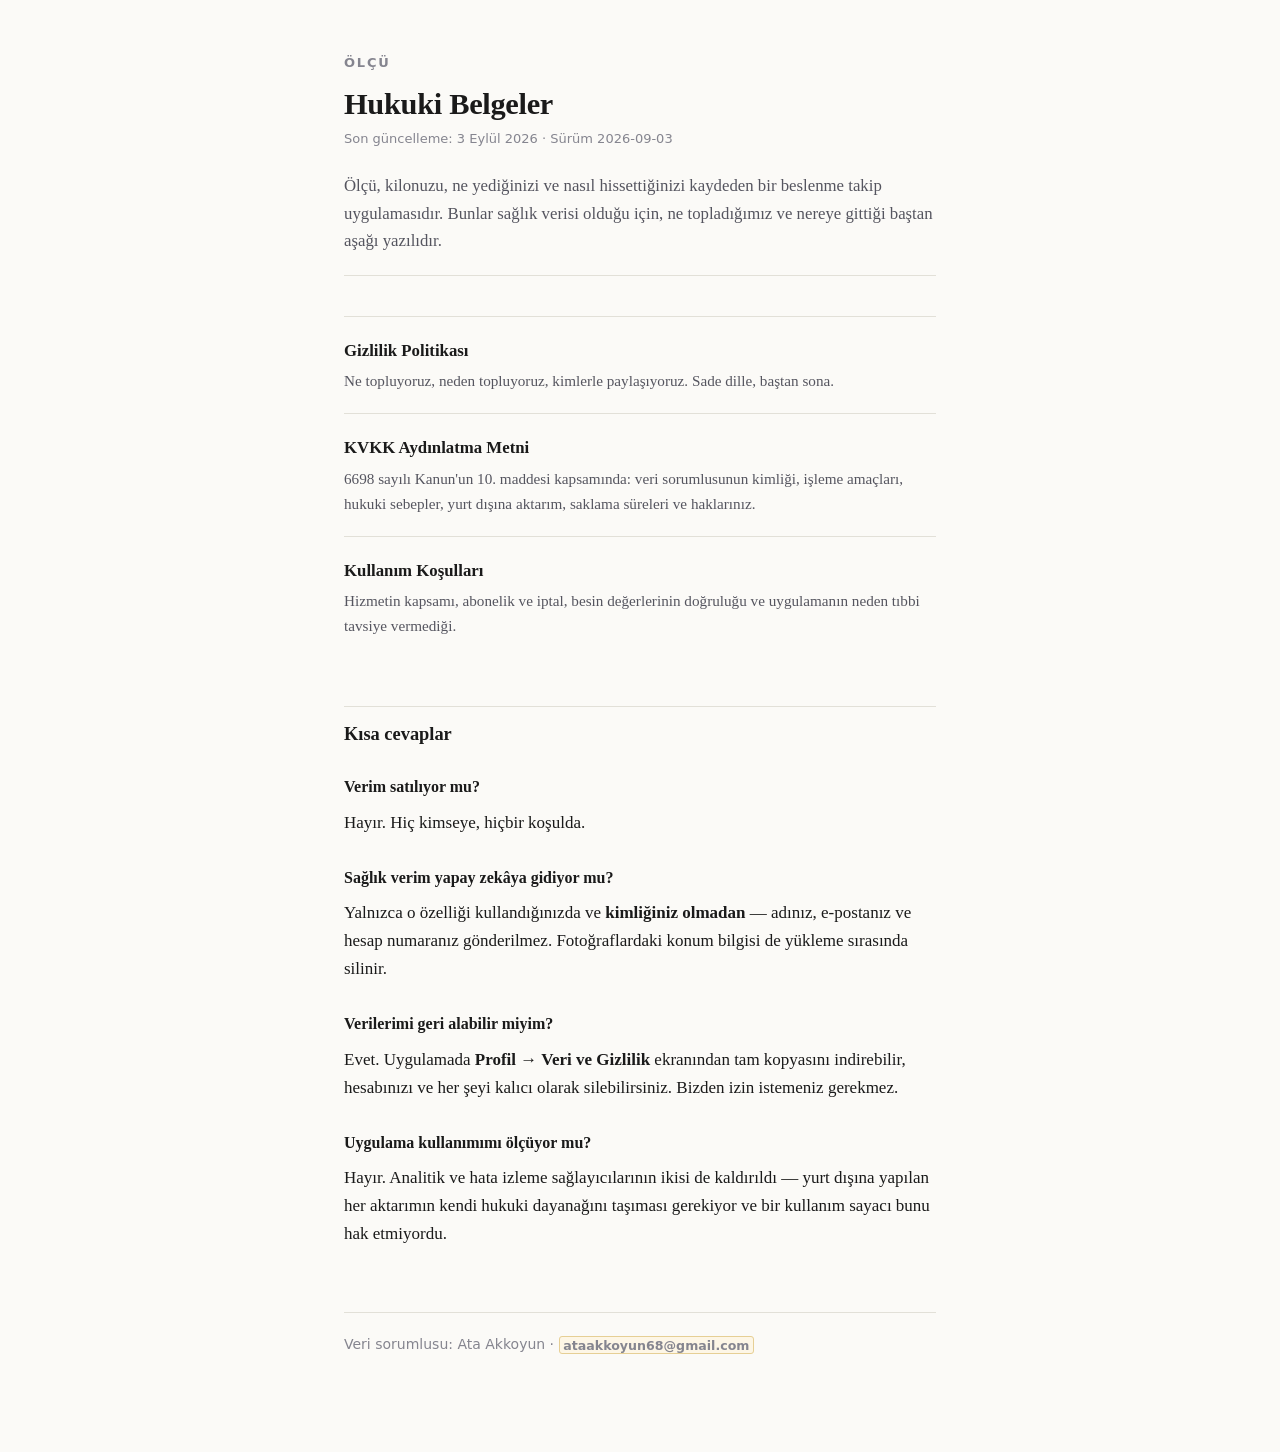
==== index.html @ c6ff5acc "Hukuki belgeler: gizlilik politikası, kullanım koşulları, KVKK aydınlatma metni" ====
<!doctype html>
<html lang="tr">
<head>
<meta charset="utf-8">
<meta name="viewport" content="width=device-width, initial-scale=1">
<title>Hukuki Belgeler — Ölçü</title>
<link rel="stylesheet" href="style.css">
</head>
<body>
<div class="wrap">

<header class="mast">
  <a class="home">Ölçü</a>
  <h1>Hukuki Belgeler</h1>
  <p class="dates">Son güncelleme: 3 Eylül 2026 · Sürüm 2026-09-03</p>
  <p class="lede">
    Ölçü, kilonuzu, ne yediğinizi ve nasıl hissettiğinizi kaydeden bir beslenme takip
    uygulamasıdır. Bunlar sağlık verisi olduğu için, ne topladığımız ve nereye gittiği
    baştan aşağı yazılıdır.
  </p>
</header>

<ul class="docs">
  <li>
    <a href="gizlilik-politikasi.html">
      <span class="t">Gizlilik Politikası</span>
      <span class="d">
        Ne topluyoruz, neden topluyoruz, kimlerle paylaşıyoruz. Sade dille, baştan sona.
      </span>
    </a>
  </li>
  <li>
    <a href="aydinlatma-metni.html">
      <span class="t">KVKK Aydınlatma Metni</span>
      <span class="d">
        6698 sayılı Kanun'un 10. maddesi kapsamında: veri sorumlusunun kimliği, işleme
        amaçları, hukuki sebepler, yurt dışına aktarım, saklama süreleri ve haklarınız.
      </span>
    </a>
  </li>
  <li>
    <a href="kullanim-kosullari.html">
      <span class="t">Kullanım Koşulları</span>
      <span class="d">
        Hizmetin kapsamı, abonelik ve iptal, besin değerlerinin doğruluğu ve uygulamanın
        neden tıbbi tavsiye vermediği.
      </span>
    </a>
  </li>
</ul>

<h2>Kısa cevaplar</h2>

<h3>Verim satılıyor mu?</h3>
<p>Hayır. Hiç kimseye, hiçbir koşulda.</p>

<h3>Sağlık verim yapay zekâya gidiyor mu?</h3>
<p>
  Yalnızca o özelliği kullandığınızda ve <strong>kimliğiniz olmadan</strong> — adınız,
  e-postanız ve hesap numaranız gönderilmez. Fotoğraflardaki konum bilgisi de yükleme
  sırasında silinir.
</p>

<h3>Verilerimi geri alabilir miyim?</h3>
<p>
  Evet. Uygulamada <strong>Profil → Veri ve Gizlilik</strong> ekranından tam kopyasını
  indirebilir, hesabınızı ve her şeyi kalıcı olarak silebilirsiniz. Bizden izin istemeniz
  gerekmez.
</p>

<h3>Uygulama kullanımımı ölçüyor mu?</h3>
<p>
  Hayır. Analitik ve hata izleme sağlayıcılarının ikisi de kaldırıldı — yurt dışına yapılan
  her aktarımın kendi hukuki dayanağını taşıması gerekiyor ve bir kullanım sayacı bunu hak
  etmiyordu.
</p>

<footer>
  Veri sorumlusu: Ata Akkoyun · <span class="fill">ataakkoyun68@gmail.com</span>
</footer>

</div>
</body>
</html>
---- style.css ----
/* Type for reading, not for looking at.
 *
 * These four pages are the only part of Ölçü a regulator, a store reviewer or a suspicious
 * user will read end to end, and all three are looking for something specific. So the design
 * does one job: make a long document navigable and make every sentence easy to quote. No hero,
 * no colour accents doing decorative work, one measure, generous leading, and headings that
 * carry their own numbering so a clause can be cited by name.
 */

:root {
  --ink: #1a1a1a;
  --ink-soft: #55555f;
  --ink-faint: #85858f;
  --ground: #fbfaf7;
  --rule: #e2e0d8;
  --mark: #2f6f4f; /* Used only for links and the active nav item. */
  --flag-ground: #fdf6e6;
  --flag-rule: #e6cf95;
  color-scheme: light;
}

* {
  box-sizing: border-box;
}

html {
  -webkit-text-size-adjust: 100%;
}

body {
  margin: 0;
  background: var(--ground);
  color: var(--ink);
  font: 400 17px/1.65 ui-serif, Georgia, 'Times New Roman', serif;
}

.wrap {
  max-width: 40rem;
  margin: 0 auto;
  padding: 3rem 1.5rem 6rem;
}

/* Masthead ------------------------------------------------------------------ */

.mast {
  border-bottom: 1px solid var(--rule);
  padding-bottom: 1.25rem;
  margin-bottom: 2.5rem;
}

.mast a.home {
  font: 600 13px/1 ui-sans-serif, system-ui, sans-serif;
  letter-spacing: 0.14em;
  text-transform: uppercase;
  color: var(--ink-faint);
  text-decoration: none;
}

.mast a.home:hover {
  color: var(--mark);
}

h1 {
  font-size: 1.9rem;
  line-height: 1.2;
  font-weight: 600;
  margin: 0.6rem 0 0.4rem;
  letter-spacing: -0.01em;
}

.dates {
  font: 400 13px/1.5 ui-sans-serif, system-ui, sans-serif;
  color: var(--ink-faint);
  margin: 0;
}

.lede {
  font-size: 1.05rem;
  color: var(--ink-soft);
  margin: 1.5rem 0 0;
}

/* Body --------------------------------------------------------------------- */

h2 {
  font-size: 1.15rem;
  font-weight: 600;
  line-height: 1.35;
  margin: 3rem 0 0.75rem;
  padding-top: 0.9rem;
  border-top: 1px solid var(--rule);
}

h3 {
  font-size: 1rem;
  font-weight: 600;
  margin: 1.75rem 0 0.5rem;
}

p,
li {
  margin: 0 0 0.9rem;
}

ul,
ol {
  padding-left: 1.4rem;
}

li {
  margin-bottom: 0.5rem;
}

a {
  color: var(--mark);
  text-decoration-thickness: 1px;
  text-underline-offset: 2px;
}

strong {
  font-weight: 600;
}

/* A term being defined, not a term being emphasised. */
dfn {
  font-style: normal;
  font-weight: 600;
}

/* Tables ------------------------------------------------------------------- */

.tablewrap {
  overflow-x: auto;
  margin: 1.25rem 0 1.5rem;
}

table {
  border-collapse: collapse;
  width: 100%;
  min-width: 30rem;
  font: 400 15px/1.5 ui-sans-serif, system-ui, sans-serif;
}

th,
td {
  text-align: left;
  vertical-align: top;
  padding: 0.6rem 0.75rem 0.6rem 0;
  border-bottom: 1px solid var(--rule);
}

th {
  font-weight: 600;
  font-size: 13px;
  letter-spacing: 0.04em;
  text-transform: uppercase;
  color: var(--ink-faint);
  border-bottom-color: var(--ink);
}

/* A blank a human must fill in before publishing. Deliberately loud. */
.fill {
  background: var(--flag-ground);
  border: 1px solid var(--flag-rule);
  border-radius: 3px;
  padding: 0.05em 0.3em;
  font: 600 0.9em/1 ui-sans-serif, system-ui, sans-serif;
  white-space: nowrap;
}

/* Contact block, and any short block of facts that should not read as prose. */
.facts {
  list-style: none;
  padding: 0;
  margin: 1rem 0 1.5rem;
  font: 400 15px/1.7 ui-sans-serif, system-ui, sans-serif;
}

.facts li {
  margin: 0;
}

.facts .k {
  color: var(--ink-faint);
  display: inline-block;
  min-width: 7.5rem;
}

/* Index page cards --------------------------------------------------------- */

.docs {
  list-style: none;
  padding: 0;
  margin: 2rem 0 0;
}

.docs li {
  border-top: 1px solid var(--rule);
  margin: 0;
}

.docs a {
  display: block;
  padding: 1.25rem 0;
  text-decoration: none;
  color: inherit;
}

.docs a:hover .t {
  color: var(--mark);
}

.docs .t {
  font-weight: 600;
  font-size: 1.05rem;
}

.docs .d {
  display: block;
  color: var(--ink-soft);
  font-size: 0.95rem;
  margin-top: 0.2rem;
}

footer {
  margin-top: 4rem;
  padding-top: 1.25rem;
  border-top: 1px solid var(--rule);
  font: 400 14px/1.6 ui-sans-serif, system-ui, sans-serif;
  color: var(--ink-faint);
}

footer a {
  color: var(--ink-soft);
}
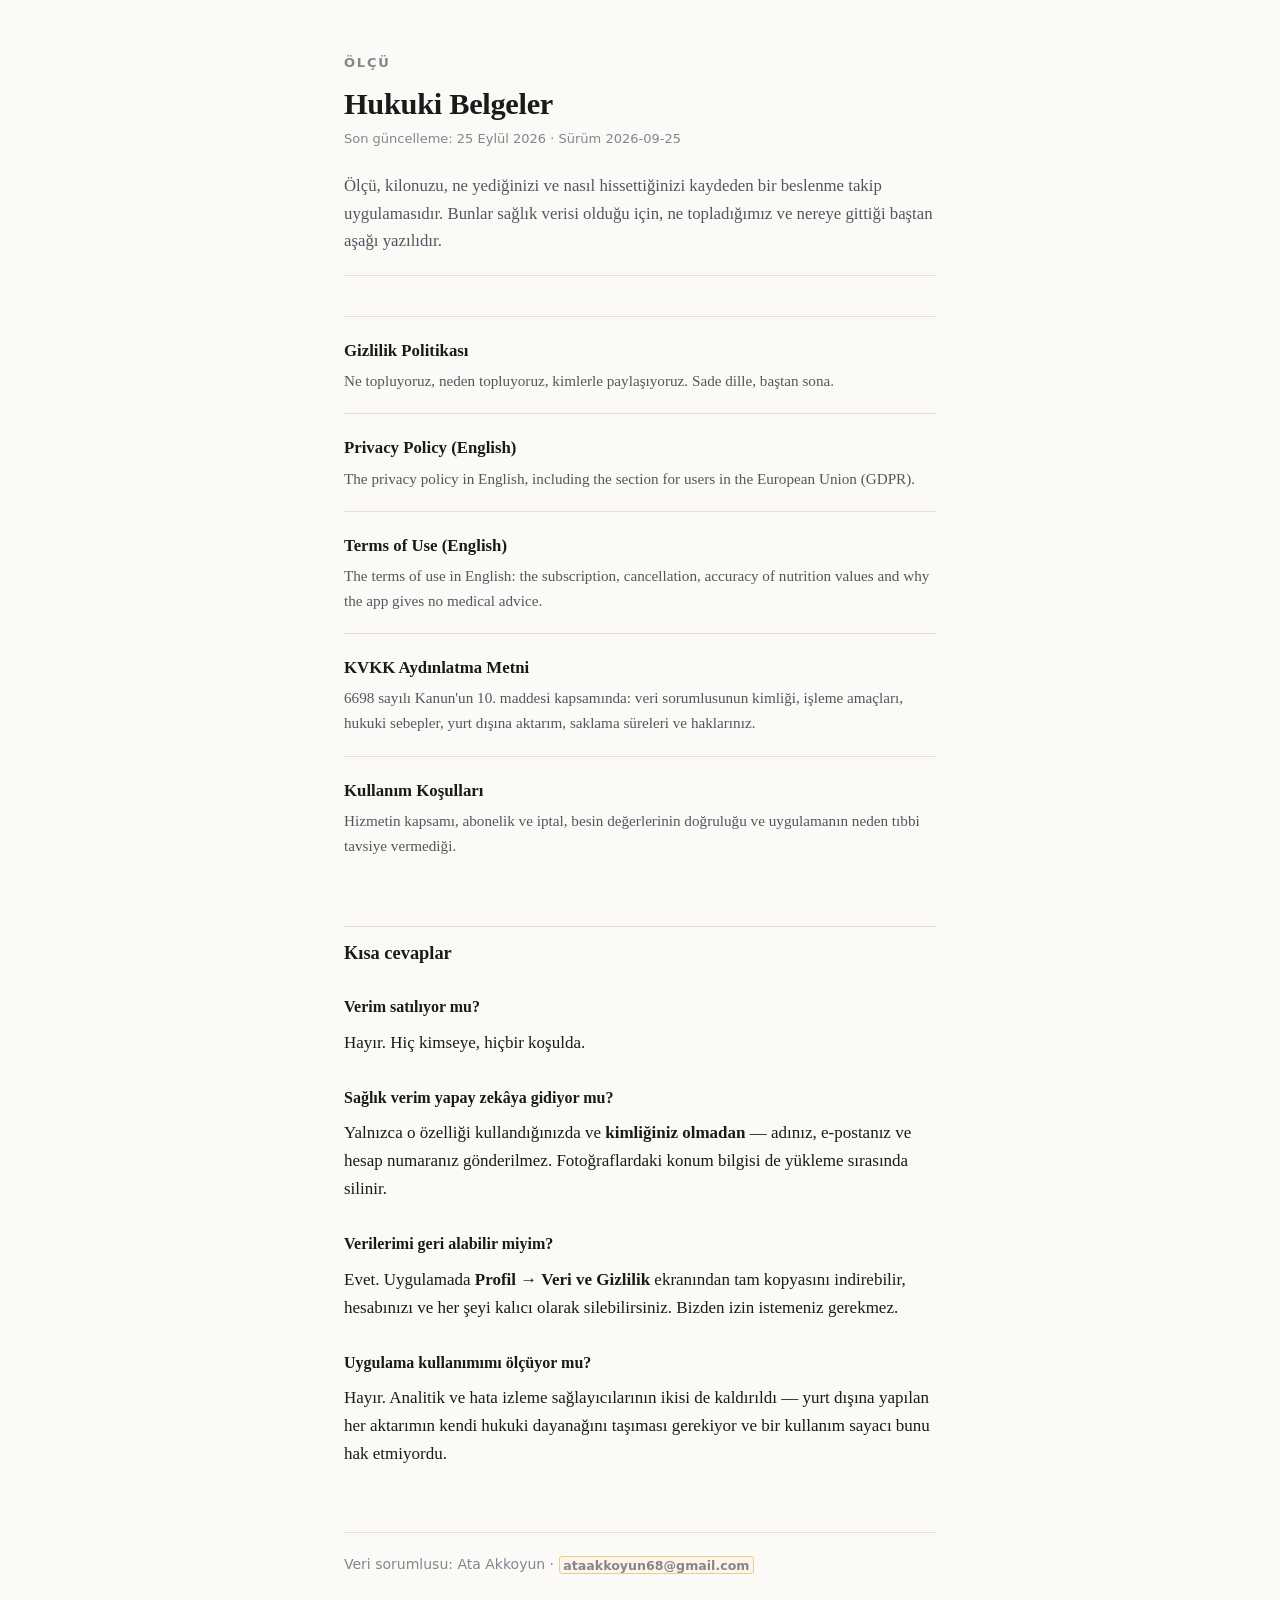
==== commit 9a57c32f: "Sürüm 2026-09-25: kullanım istatistikleri, AB (GDPR) bölümü, İngilizce sayfalar Gizlilik Politikası " ====
--- a/index.html
+++ b/index.html
@@ -12,7 +12,7 @@
 <header class="mast">
   <a class="home">Ölçü</a>
   <h1>Hukuki Belgeler</h1>
-  <p class="dates">Son güncelleme: 3 Eylül 2026 · Sürüm 2026-09-03</p>
+  <p class="dates">Son güncelleme: 25 Eylül 2026 · Sürüm 2026-09-25</p>
   <p class="lede">
     Ölçü, kilonuzu, ne yediğinizi ve nasıl hissettiğinizi kaydeden bir beslenme takip
     uygulamasıdır. Bunlar sağlık verisi olduğu için, ne topladığımız ve nereye gittiği
@@ -26,6 +26,24 @@
       <span class="t">Gizlilik Politikası</span>
       <span class="d">
         Ne topluyoruz, neden topluyoruz, kimlerle paylaşıyoruz. Sade dille, baştan sona.
+      </span>
+    </a>
+  </li>
+  <li>
+    <a href="privacy-policy.html">
+      <span class="t">Privacy Policy (English)</span>
+      <span class="d">
+        The privacy policy in English, including the section for users in the European Union
+        (GDPR).
+      </span>
+    </a>
+  </li>
+  <li>
+    <a href="terms-of-use.html">
+      <span class="t">Terms of Use (English)</span>
+      <span class="d">
+        The terms of use in English: the subscription, cancellation, accuracy of nutrition
+        values and why the app gives no medical advice.
       </span>
     </a>
   </li>
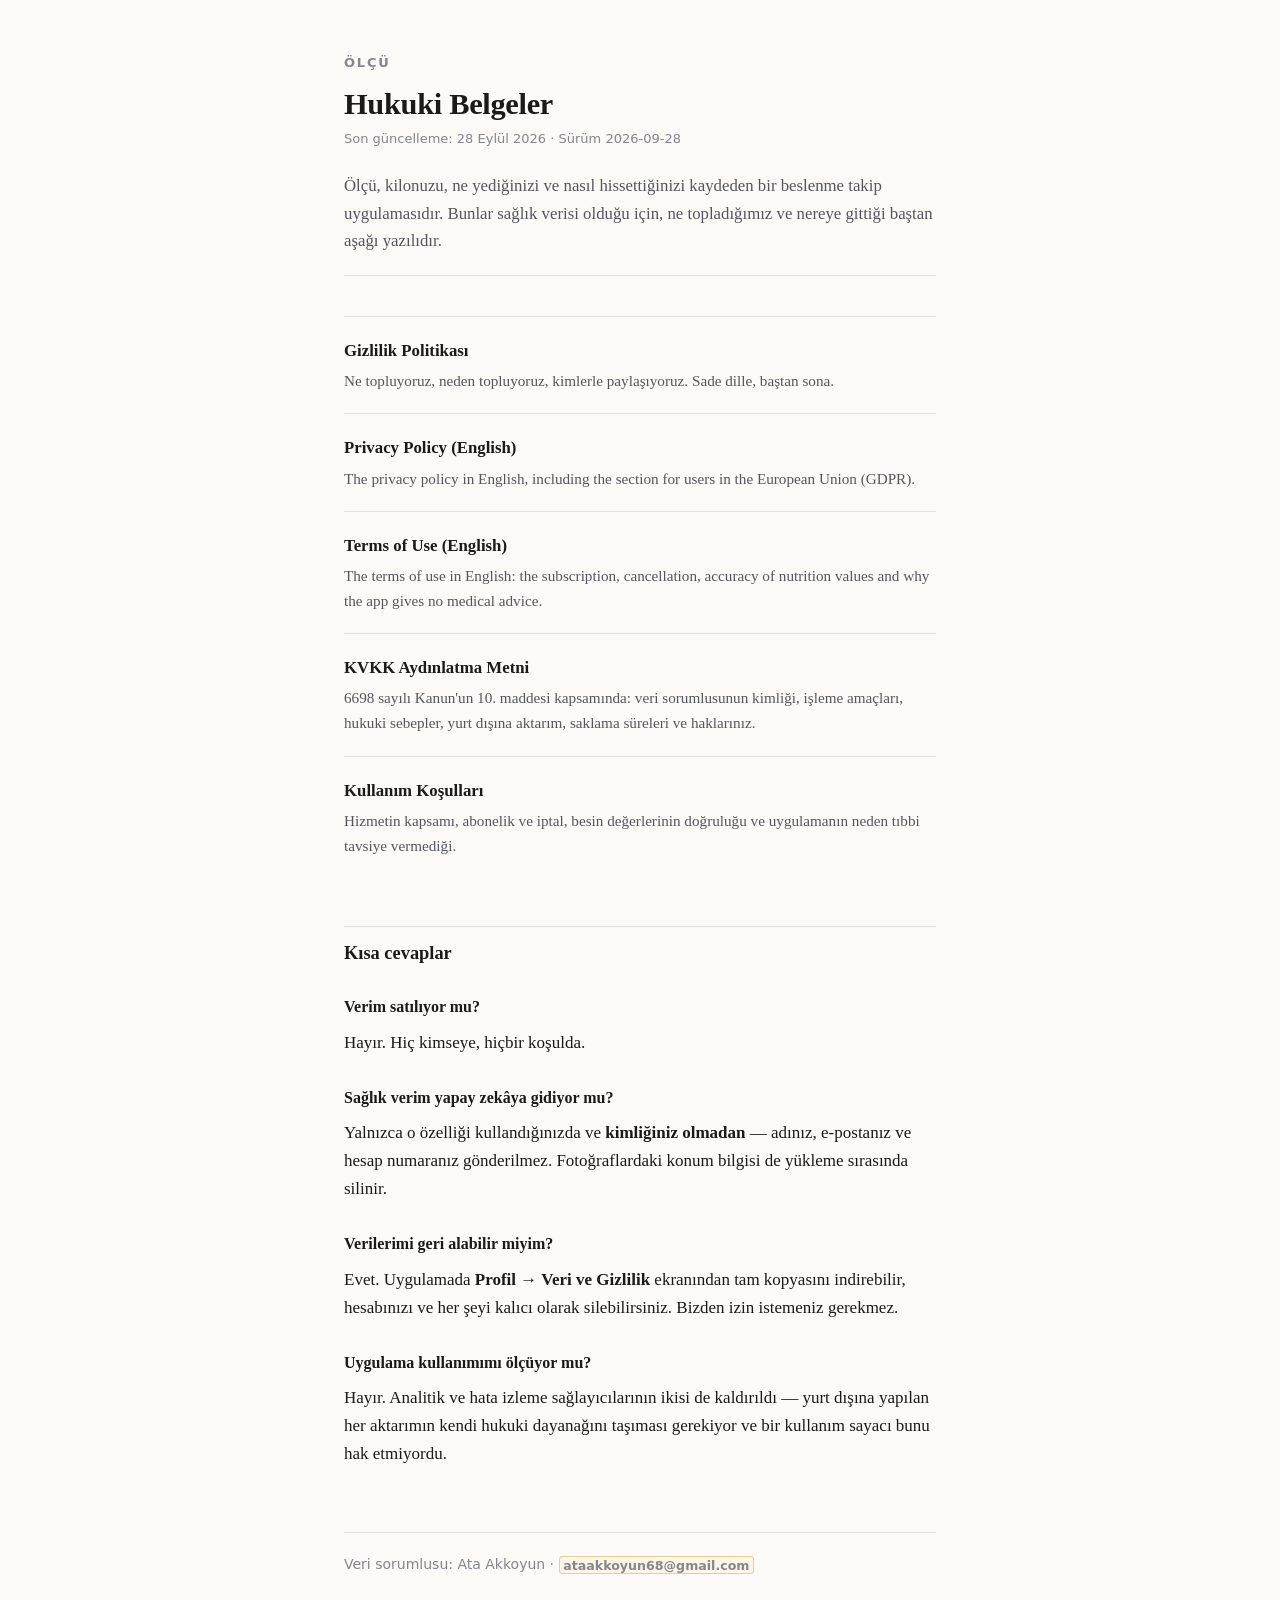
==== commit c94eb78f: "Sürüm 2026-09-28: reklam kaynağı (Apple Ads, RevenueCat) — ne toplandığı, dayanağı, aynı anahtarla k" ====
--- a/index.html
+++ b/index.html
@@ -12,7 +12,7 @@
 <header class="mast">
   <a class="home">Ölçü</a>
   <h1>Hukuki Belgeler</h1>
-  <p class="dates">Son güncelleme: 25 Eylül 2026 · Sürüm 2026-09-25</p>
+  <p class="dates">Son güncelleme: 28 Eylül 2026 · Sürüm 2026-09-28</p>
   <p class="lede">
     Ölçü, kilonuzu, ne yediğinizi ve nasıl hissettiğinizi kaydeden bir beslenme takip
     uygulamasıdır. Bunlar sağlık verisi olduğu için, ne topladığımız ve nereye gittiği
